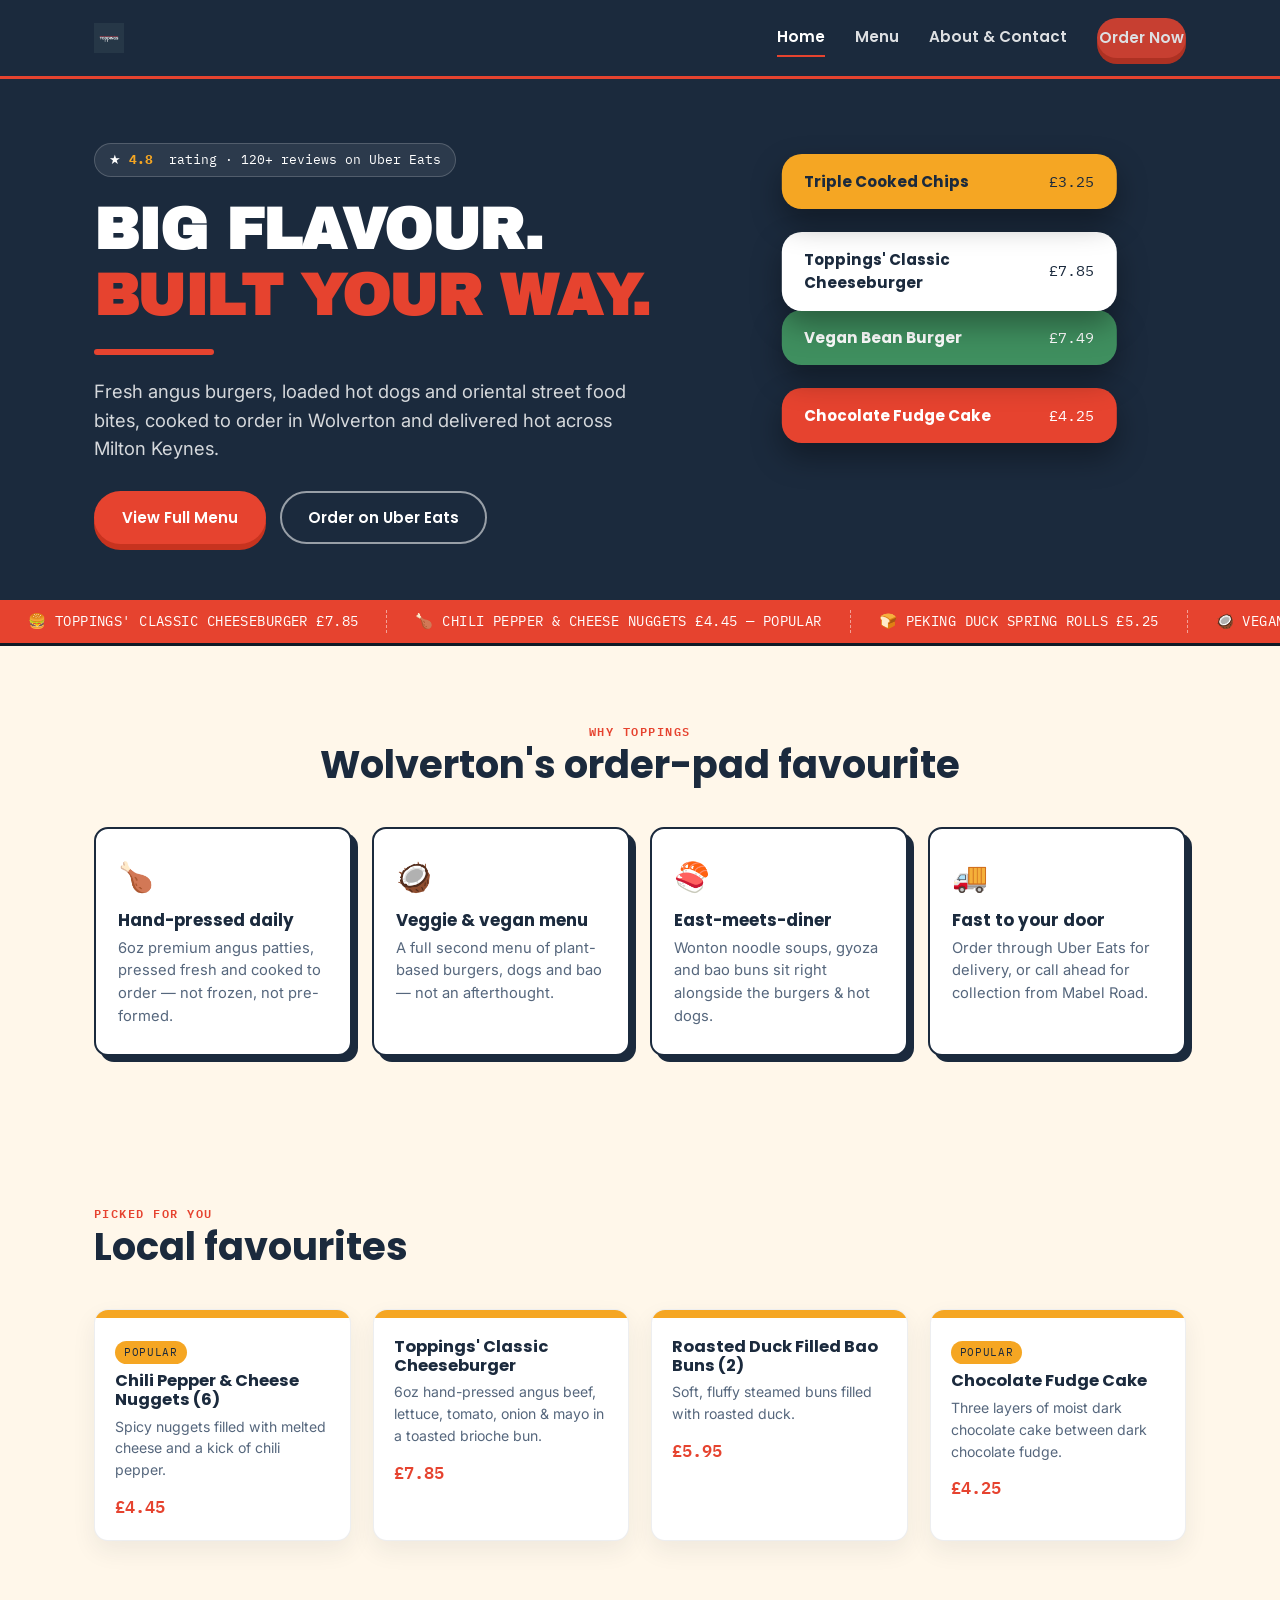
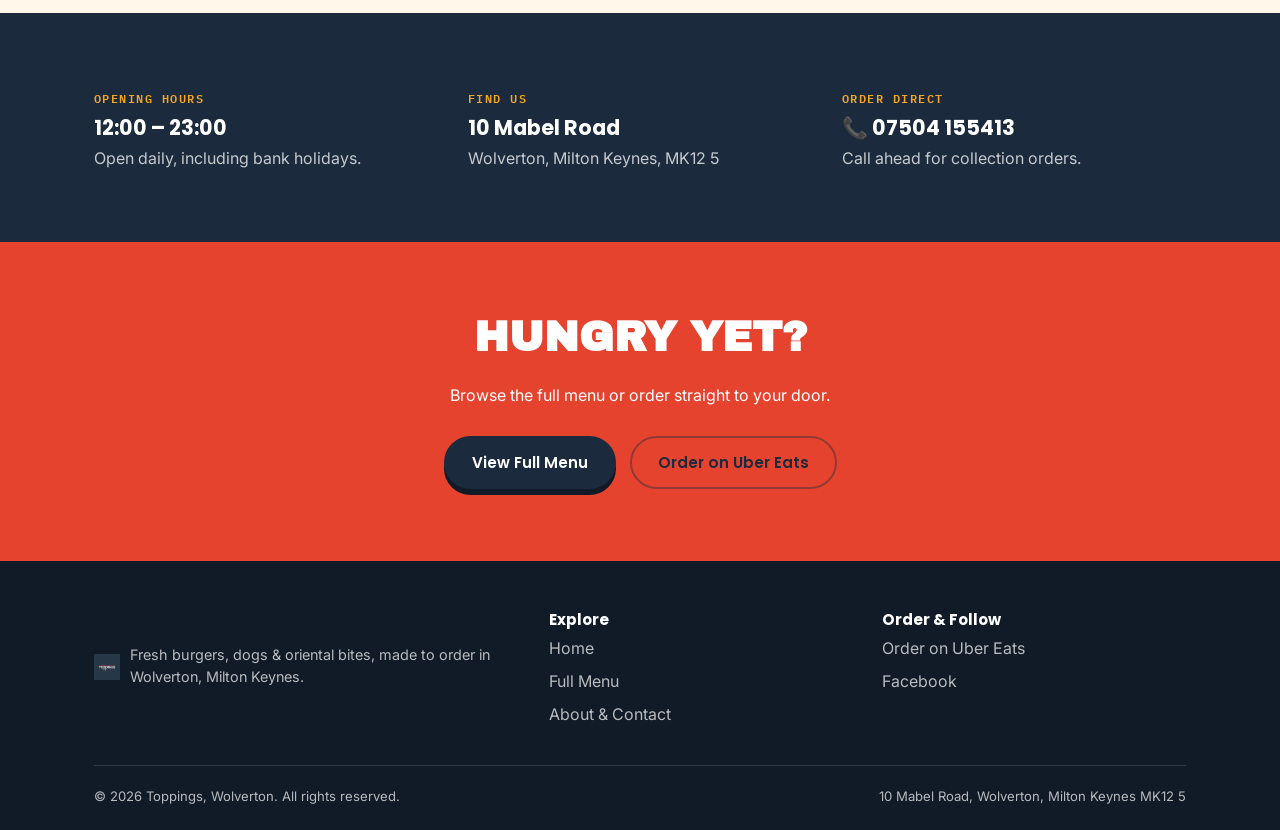
==== index.html @ c9f01b00 "Add files via upload" ====
<!DOCTYPE html>
<html lang="en">
<head>
<meta charset="UTF-8">
<meta name="viewport" content="width=device-width, initial-scale=1.0">
<title>Toppings | Burgers, Dogs &amp; Oriental Bites — Wolverton, Milton Keynes</title>
<meta name="description" content="Toppings in Wolverton, Milton Keynes — fresh angus burgers, hot dogs, oriental street food and more. Order for delivery or collection, open daily 12:00–23:00.">
<link rel="preconnect" href="https://fonts.googleapis.com">
<link href="https://fonts.googleapis.com/css2?family=Archivo+Black&family=Poppins:wght@500;600;700&family=Inter:wght@400;500;600&family=IBM+Plex+Mono:wght@400;500;600&display=swap" rel="stylesheet">
<link rel="stylesheet" href="css/style.css">
</head>
<body>

<header class="site-header">
  <div class="wrap">
    <a href="index.html" class="brand"><img src="images/logo.png" alt="Toppings logo"></a>
    <button class="nav-toggle" aria-label="Toggle menu">&#9776;</button>
    <nav class="main-nav">
      <a href="index.html" class="active">Home</a>
      <a href="menu.html">Menu</a>
      <a href="about.html">About &amp; Contact</a>
      <a href="https://www.ubereats.com/gb/store/toppings/6XavSsfASP-Y0MAuJ526Nw" class="btn btn-primary" target="_blank" rel="noopener">Order Now</a>
    </nav>
  </div>
</header>

<section class="hero">
  <div class="wrap">
    <div class="hero-copy">
      <span class="hero-badge">&#9733; <strong>4.8</strong>&nbsp;rating &middot; 120+ reviews on Uber Eats</span>
      <h1>Big Flavour.<span>Built Your Way.</span></h1>
      <span class="hero-underline"></span>
      <p class="lead">Fresh angus burgers, loaded hot dogs and oriental street food bites, cooked to order in Wolverton and delivered hot across Milton Keynes.</p>
      <div class="hero-ctas">
        <a href="menu.html" class="btn btn-primary">View Full Menu</a>
        <a href="https://www.ubereats.com/gb/store/toppings/6XavSsfASP-Y0MAuJ526Nw" class="btn btn-outline" target="_blank" rel="noopener">Order on Uber Eats</a>
      </div>
    </div>
    <div class="hero-art">
      <div class="stack-card">
        <div class="stack-layer l1"><span>Triple Cooked Chips</span><span class="price">£3.25</span></div>
        <div class="stack-layer l2"><span>Toppings' Classic Cheeseburger</span><span class="price">£7.85</span></div>
        <div class="stack-layer l3"><span>Vegan Bean Burger</span><span class="price">£7.49</span></div>
        <div class="stack-layer l4"><span>Chocolate Fudge Cake</span><span class="price">£4.25</span></div>
      </div>
    </div>
  </div>
</section>

<div class="ticker" aria-hidden="true">
  <div class="ticker-track">
    <span>&#127828; TOPPINGS' CLASSIC CHEESEBURGER £7.85</span>
    <span>&#127831; CHILI PEPPER &amp; CHEESE NUGGETS £4.45 — POPULAR</span>
    <span>&#127838; PEKING DUCK SPRING ROLLS £5.25</span>
    <span>&#129381; VEGAN SPICY ORIENTAL BURGER £7.99</span>
    <span>&#127789; TRIPLE COOKED CHUNKY CHIPS £3.25</span>
    <span>&#127851; CHOCOLATE FUDGE CAKE £4.25 — POPULAR</span>
    <span>&#127828; TOPPINGS' CLASSIC CHEESEBURGER £7.85</span>
    <span>&#127831; CHILI PEPPER &amp; CHEESE NUGGETS £4.45 — POPULAR</span>
    <span>&#127838; PEKING DUCK SPRING ROLLS £5.25</span>
    <span>&#129381; VEGAN SPICY ORIENTAL BURGER £7.99</span>
    <span>&#127789; TRIPLE COOKED CHUNKY CHIPS £3.25</span>
    <span>&#127851; CHOCOLATE FUDGE CAKE £4.25 — POPULAR</span>
  </div>
</div>

<section class="features">
  <div class="wrap">
    <div class="section-head center">
      <span class="eyebrow">Why Toppings</span>
      <h2>Wolverton's order-pad favourite</h2>
    </div>
    <div class="feature-grid">
      <div class="feature-card">
        <span class="icon">&#127831;</span>
        <h3>Hand-pressed daily</h3>
        <p>6oz premium angus patties, pressed fresh and cooked to order — not frozen, not pre-formed.</p>
      </div>
      <div class="feature-card">
        <span class="icon">&#129381;</span>
        <h3>Veggie &amp; vegan menu</h3>
        <p>A full second menu of plant-based burgers, dogs and bao — not an afterthought.</p>
      </div>
      <div class="feature-card">
        <span class="icon">&#127843;</span>
        <h3>East-meets-diner</h3>
        <p>Wonton noodle soups, gyoza and bao buns sit right alongside the burgers &amp; hot dogs.</p>
      </div>
      <div class="feature-card">
        <span class="icon">&#128666;</span>
        <h3>Fast to your door</h3>
        <p>Order through Uber Eats for delivery, or call ahead for collection from Mabel Road.</p>
      </div>
    </div>
  </div>
</section>

<section class="picks">
  <div class="wrap">
    <div class="section-head">
      <span class="eyebrow">Picked For You</span>
      <h2>Local favourites</h2>
    </div>
    <div class="picks-grid">
      <div class="pick-card">
        <div class="pick-band"></div>
        <div class="pick-body">
          <span class="badge popular">Popular</span>
          <h3>Chili Pepper &amp; Cheese Nuggets (6)</h3>
          <p>Spicy nuggets filled with melted cheese and a kick of chili pepper.</p>
          <span class="pick-price">£4.45</span>
        </div>
      </div>
      <div class="pick-card">
        <div class="pick-band"></div>
        <div class="pick-body">
          <h3>Toppings' Classic Cheeseburger</h3>
          <p>6oz hand-pressed angus beef, lettuce, tomato, onion &amp; mayo in a toasted brioche bun.</p>
          <span class="pick-price">£7.85</span>
        </div>
      </div>
      <div class="pick-card">
        <div class="pick-band"></div>
        <div class="pick-body">
          <h3>Roasted Duck Filled Bao Buns (2)</h3>
          <p>Soft, fluffy steamed buns filled with roasted duck.</p>
          <span class="pick-price">£5.95</span>
        </div>
      </div>
      <div class="pick-card">
        <div class="pick-band"></div>
        <div class="pick-body">
          <span class="badge popular">Popular</span>
          <h3>Chocolate Fudge Cake</h3>
          <p>Three layers of moist dark chocolate cake between dark chocolate fudge.</p>
          <span class="pick-price">£4.25</span>
        </div>
      </div>
    </div>
  </div>
</section>

<section class="info-strip">
  <div class="wrap">
    <div class="info-grid">
      <div class="info-item">
        <span class="eyebrow">Opening Hours</span>
        <h3>12:00 – 23:00</h3>
        <p>Open daily, including bank holidays.</p>
      </div>
      <div class="info-item">
        <span class="eyebrow">Find Us</span>
        <h3>10 Mabel Road</h3>
        <p>Wolverton, Milton Keynes, MK12 5</p>
      </div>
      <div class="info-item">
        <span class="eyebrow">Order Direct</span>
        <h3>&#128222; 07504 155413</h3>
        <p>Call ahead for collection orders.</p>
      </div>
    </div>
  </div>
</section>

<section class="cta-band">
  <div class="wrap">
    <h2>Hungry Yet?</h2>
    <p>Browse the full menu or order straight to your door.</p>
    <div class="hero-ctas" style="justify-content:center;">
      <a href="menu.html" class="btn btn-dark">View Full Menu</a>
      <a href="https://www.ubereats.com/gb/store/toppings/6XavSsfASP-Y0MAuJ526Nw" class="btn btn-outline" style="border-color:rgba(27,42,61,.4); color:var(--navy);" target="_blank" rel="noopener">Order on Uber Eats</a>
    </div>
  </div>
</section>

<footer class="site-footer">
  <div class="wrap">
    <div class="footer-grid">
      <div class="brand">
        <img src="images/logo.png" alt="Toppings logo">
        <p>Fresh burgers, dogs &amp; oriental bites, made to order in Wolverton, Milton Keynes.</p>
      </div>
      <div>
        <h4>Explore</h4>
        <ul class="footer-links">
          <li><a href="index.html">Home</a></li>
          <li><a href="menu.html">Full Menu</a></li>
          <li><a href="about.html">About &amp; Contact</a></li>
        </ul>
      </div>
      <div>
        <h4>Order &amp; Follow</h4>
        <ul class="footer-links">
          <li><a href="https://www.ubereats.com/gb/store/toppings/6XavSsfASP-Y0MAuJ526Nw" target="_blank" rel="noopener">Order on Uber Eats</a></li>
          <li><a href="https://www.facebook.com/ToppingsUK/" target="_blank" rel="noopener">Facebook</a></li>
        </ul>
      </div>
    </div>
    <div class="footer-bottom">
      <span>&copy; <span id="year"></span> Toppings, Wolverton. All rights reserved.</span>
      <span>10 Mabel Road, Wolverton, Milton Keynes MK12 5</span>
    </div>
  </div>
</footer>

<script src="js/script.js"></script>
<script>document.getElementById('year').textContent = new Date().getFullYear();</script>
</body>
</html>
---- css/style.css ----
/* ==========================================================================
   Toppings — Wolverton, Milton Keynes
   Design tokens
   ========================================================================== */

:root {
  --navy: #1B2A3D;
  --navy-dark: #101B27;
  --navy-soft: #253A52;
  --red: #E6432F;
  --red-dark: #C7331F;
  --cream: #FFF7EA;
  --cream-deep: #FCEFD8;
  --mustard: #F5A623;
  --green: #3F8F5F;
  --white: #FFFFFF;
  --ink: #1B2A3D;
  --ink-soft: #56677D;

  --font-display: 'Archivo Black', 'Arial Black', sans-serif;
  --font-heading: 'Poppins', sans-serif;
  --font-body: 'Inter', sans-serif;
  --font-mono: 'IBM Plex Mono', monospace;

  --radius: 14px;
  --radius-sm: 8px;
  --container: 1140px;
}

* { box-sizing: border-box; }

html { scroll-behavior: smooth; }

body {
  margin: 0;
  font-family: var(--font-body);
  background: var(--cream);
  color: var(--ink);
  line-height: 1.55;
  -webkit-font-smoothing: antialiased;
}

img { max-width: 100%; display: block; }

a { color: inherit; text-decoration: none; }

.wrap {
  max-width: var(--container);
  margin: 0 auto;
  padding: 0 24px;
}

h1, h2, h3, h4 {
  font-family: var(--font-heading);
  font-weight: 700;
  margin: 0 0 .5em;
  line-height: 1.15;
}

p { margin: 0 0 1em; }

.eyebrow {
  font-family: var(--font-mono);
  text-transform: uppercase;
  letter-spacing: .12em;
  font-size: .78rem;
  color: var(--red);
  font-weight: 600;
}

/* Buttons ------------------------------------------------------------- */

.btn {
  display: inline-flex;
  align-items: center;
  gap: 8px;
  font-family: var(--font-heading);
  font-weight: 600;
  font-size: .95rem;
  padding: 13px 26px;
  border-radius: 999px;
  border: 2px solid transparent;
  cursor: pointer;
  transition: transform .15s ease, box-shadow .15s ease, background .15s ease;
  white-space: nowrap;
}
.btn:hover { transform: translateY(-2px); }

.btn-primary {
  background: var(--red);
  color: var(--white);
  box-shadow: 0 6px 0 var(--red-dark);
}
.btn-primary:hover { box-shadow: 0 8px 0 var(--red-dark); }
.btn-primary:active { transform: translateY(2px); box-shadow: 0 3px 0 var(--red-dark); }

.btn-outline {
  background: transparent;
  color: var(--white);
  border-color: rgba(255,255,255,.55);
}
.btn-outline:hover { border-color: var(--white); background: rgba(255,255,255,.08); }

.btn-dark {
  background: var(--navy);
  color: var(--white);
  box-shadow: 0 6px 0 var(--navy-dark);
}
.btn-dark:hover { box-shadow: 0 8px 0 var(--navy-dark); }
.btn-dark:active { transform: translateY(2px); box-shadow: 0 3px 0 var(--navy-dark); }

/* Header ---------------------------------------------------------------- */

.site-header {
  background: var(--navy);
  position: sticky;
  top: 0;
  z-index: 50;
  border-bottom: 3px solid var(--red);
}

.site-header .wrap {
  display: flex;
  align-items: center;
  justify-content: space-between;
  height: 76px;
}

.brand { display: flex; align-items: center; gap: 10px; }
.brand img { height: 30px; width: auto; }

.main-nav {
  display: flex;
  align-items: center;
  gap: 30px;
}

.main-nav a {
  color: var(--white);
  font-family: var(--font-heading);
  font-weight: 600;
  font-size: .95rem;
  opacity: .85;
  padding: 6px 0;
  border-bottom: 2px solid transparent;
  transition: opacity .15s, border-color .15s;
}
.main-nav a:hover, .main-nav a.active { opacity: 1; border-color: var(--red); }

.nav-toggle {
  display: none;
  background: none;
  border: none;
  color: var(--white);
  font-size: 1.6rem;
  cursor: pointer;
}

@media (max-width: 760px) {
  .main-nav {
    position: absolute;
    top: 76px; left: 0; right: 0;
    background: var(--navy);
    flex-direction: column;
    align-items: flex-start;
    gap: 0;
    padding: 0 24px;
    max-height: 0;
    overflow: hidden;
    transition: max-height .25s ease;
    border-bottom: 3px solid var(--red);
  }
  .main-nav.open { max-height: 320px; padding: 12px 24px 24px; }
  .main-nav a { width: 100%; padding: 12px 0; border-bottom: 1px solid rgba(255,255,255,.1); }
  .main-nav .btn { margin-top: 10px; }
  .nav-toggle { display: block; }
}

/* Hero -------------------------------------------------------------- */

.hero {
  background: var(--navy);
  color: var(--white);
  padding: 64px 0 0;
  position: relative;
  overflow: hidden;
}

.hero .wrap {
  display: grid;
  grid-template-columns: 1.1fr .9fr;
  gap: 40px;
  align-items: center;
  padding-bottom: 56px;
}

.hero-badge {
  display: inline-flex;
  align-items: center;
  gap: 8px;
  background: rgba(255,255,255,.08);
  border: 1px solid rgba(255,255,255,.18);
  padding: 6px 14px;
  border-radius: 999px;
  font-family: var(--font-mono);
  font-size: .8rem;
  margin-bottom: 20px;
}
.hero-badge strong { color: var(--mustard); }

.hero h1 {
  font-family: var(--font-display);
  font-size: clamp(2.4rem, 5vw, 3.6rem);
  text-transform: uppercase;
  letter-spacing: -.01em;
  margin-bottom: 20px;
}
.hero h1 span {
  display: block;
  color: var(--red);
  -webkit-text-stroke: 0;
}
.hero-underline {
  display: block;
  width: 120px;
  height: 6px;
  background: var(--red);
  border-radius: 3px;
  margin: 6px 0 22px;
}

.hero p.lead {
  font-size: 1.15rem;
  color: rgba(255,255,255,.82);
  max-width: 46ch;
}

.hero-ctas { display: flex; gap: 14px; margin-top: 28px; flex-wrap: wrap; }

.hero-art {
  position: relative;
  display: flex;
  align-items: center;
  justify-content: center;
}
.stack-card {
  position: relative;
  width: 100%;
  max-width: 380px;
  aspect-ratio: 1/1;
}
.stack-layer {
  position: absolute;
  left: 50%;
  transform: translateX(-50%);
  width: 88%;
  border-radius: 20px;
  box-shadow: 0 14px 30px rgba(0,0,0,.35);
  font-family: var(--font-heading);
  font-weight: 700;
  display: flex;
  align-items: center;
  padding: 16px 22px;
  gap: 12px;
  font-size: .95rem;
}
.stack-layer .price { margin-left: auto; font-family: var(--font-mono); font-weight: 400; }
.stack-layer.l1 { top: 0; background: var(--mustard); color: var(--navy); z-index: 4; }
.stack-layer.l2 { top: 78px; background: var(--white); color: var(--navy); z-index: 3; }
.stack-layer.l3 { top: 156px; background: var(--green); color: var(--white); z-index: 2; }
.stack-layer.l4 { top: 234px; background: var(--red); color: var(--white); z-index: 1; }

@media (max-width: 900px) {
  .hero .wrap { grid-template-columns: 1fr; padding-top: 8px; }
  .hero-art { order: -1; padding-top: 20px; }
  .stack-card { max-width: 300px; }
}

/* Marquee ticker ------------------------------------------------------- */

.ticker {
  background: var(--red);
  color: var(--white);
  overflow: hidden;
  white-space: nowrap;
  border-bottom: 3px solid var(--navy-dark);
}
.ticker-track {
  display: inline-flex;
  animation: scroll-left 32s linear infinite;
  font-family: var(--font-mono);
  font-size: .9rem;
  padding: 10px 0;
}
.ticker-track span {
  padding: 0 28px;
  border-right: 1px dashed rgba(255,255,255,.5);
  letter-spacing: .03em;
}
@keyframes scroll-left {
  from { transform: translateX(0); }
  to { transform: translateX(-50%); }
}
@media (prefers-reduced-motion: reduce) {
  .ticker-track { animation: none; }
}

/* Sections ------------------------------------------------------------ */

section { padding: 72px 0; }

.section-head { max-width: 640px; margin-bottom: 40px; }
.section-head.center { margin-left: auto; margin-right: auto; text-align: center; }
.section-head h2 { font-size: clamp(1.8rem, 3.4vw, 2.4rem); }

/* Feature grid */
.feature-grid {
  display: grid;
  grid-template-columns: repeat(4, 1fr);
  gap: 20px;
}
.feature-card {
  background: var(--white);
  border: 2px solid var(--navy);
  border-radius: var(--radius);
  padding: 26px 22px;
  box-shadow: 6px 6px 0 var(--navy);
}
.feature-card .icon { font-size: 1.8rem; margin-bottom: 12px; display: block; }
.feature-card h3 { font-size: 1.05rem; margin-bottom: 6px; }
.feature-card p { color: var(--ink-soft); font-size: .92rem; margin: 0; }

@media (max-width: 900px) {
  .feature-grid { grid-template-columns: repeat(2, 1fr); }
}
@media (max-width: 560px) {
  .feature-grid { grid-template-columns: 1fr; }
}

/* Popular picks */
.picks-grid {
  display: grid;
  grid-template-columns: repeat(4, 1fr);
  gap: 22px;
}
.pick-card {
  background: var(--white);
  border-radius: var(--radius);
  overflow: hidden;
  position: relative;
  border: 1px solid rgba(27,42,61,.08);
  box-shadow: 0 10px 24px rgba(27,42,61,.07);
}
.pick-card .pick-band {
  height: 8px;
  background: var(--mustard);
}
.pick-card .pick-body { padding: 20px; }
.pick-card h3 { font-size: 1.02rem; margin-bottom: 6px; }
.pick-card p { color: var(--ink-soft); font-size: .88rem; margin-bottom: 12px; min-height: 40px; }
.pick-price {
  font-family: var(--font-mono);
  font-weight: 600;
  color: var(--red);
  font-size: 1.05rem;
}
.badge {
  display: inline-block;
  font-family: var(--font-mono);
  font-size: .7rem;
  text-transform: uppercase;
  letter-spacing: .06em;
  padding: 3px 9px;
  border-radius: 999px;
  margin-bottom: 8px;
}
.badge.popular { background: var(--mustard); color: var(--navy); }
.badge.veg { background: var(--green); color: var(--white); }
.badge.vegan { background: #2E6B47; color: var(--white); }
.badge.spicy { background: var(--red); color: var(--white); }
.badge.new { background: var(--navy); color: var(--white); }

@media (max-width: 900px) {
  .picks-grid { grid-template-columns: repeat(2, 1fr); }
}
@media (max-width: 560px) {
  .picks-grid { grid-template-columns: 1fr; }
}

/* Info strip */
.info-strip {
  background: var(--navy);
  color: var(--white);
}
.info-grid {
  display: grid;
  grid-template-columns: repeat(3, 1fr);
  gap: 30px;
}
.info-item .eyebrow { color: var(--mustard); }
.info-item h3 { font-size: 1.3rem; margin: 6px 0 6px; }
.info-item p { color: rgba(255,255,255,.75); margin: 0; }

@media (max-width: 760px) {
  .info-grid { grid-template-columns: 1fr; gap: 34px; }
}

/* CTA band */
.cta-band {
  background: var(--red);
  color: var(--white);
  text-align: center;
}
.cta-band h2 { font-family: var(--font-display); text-transform: uppercase; font-size: clamp(1.8rem, 4vw, 2.6rem); }
.cta-band .btn-dark { box-shadow: 0 6px 0 var(--navy-dark); }

/* Footer ---------------------------------------------------------------- */

.site-footer {
  background: var(--navy-dark);
  color: rgba(255,255,255,.7);
  padding: 50px 0 24px;
}
.footer-grid {
  display: grid;
  grid-template-columns: 1.4fr 1fr 1fr;
  gap: 30px;
  padding-bottom: 30px;
  border-bottom: 1px solid rgba(255,255,255,.12);
}
.footer-grid h4 { color: var(--white); font-size: .95rem; }
.footer-grid .brand img { height: 26px; margin-bottom: 12px; }
.footer-grid p { font-size: .9rem; }
.footer-links { list-style: none; padding: 0; margin: 0; }
.footer-links li { margin-bottom: 8px; }
.footer-links a:hover { color: var(--white); }
.footer-bottom {
  padding-top: 20px;
  font-size: .82rem;
  display: flex;
  justify-content: space-between;
  flex-wrap: wrap;
  gap: 10px;
}
@media (max-width: 760px) {
  .footer-grid { grid-template-columns: 1fr; }
}

/* ==========================================================================
   Menu page
   ========================================================================== */

.menu-hero {
  background: var(--navy);
  color: var(--white);
  padding: 48px 0 34px;
  text-align: center;
}
.menu-hero .eyebrow { justify-content: center; }
.menu-hero h1 {
  font-family: var(--font-display);
  text-transform: uppercase;
  font-size: clamp(2rem, 4.5vw, 3rem);
  margin-bottom: 8px;
}
.menu-hero p { color: rgba(255,255,255,.75); max-width: 50ch; margin: 0 auto; }

.category-nav {
  position: sticky;
  top: 76px;
  z-index: 40;
  background: var(--cream);
  border-bottom: 2px solid var(--navy);
  overflow-x: auto;
}
.category-nav .wrap {
  display: flex;
  gap: 10px;
  padding-top: 14px;
  padding-bottom: 14px;
}
.category-nav a {
  flex: 0 0 auto;
  font-family: var(--font-heading);
  font-weight: 600;
  font-size: .85rem;
  padding: 8px 16px;
  border-radius: 999px;
  border: 2px solid var(--navy);
  color: var(--navy);
  white-space: nowrap;
}
.category-nav a:hover, .category-nav a.active {
  background: var(--navy);
  color: var(--white);
}

.menu-section { padding: 50px 0 10px; scroll-margin-top: 150px; }
.menu-section h2 {
  font-size: 1.6rem;
  display: flex;
  align-items: center;
  gap: 14px;
  margin-bottom: 6px;
}
.menu-section h2::after {
  content: "";
  flex: 1;
  height: 2px;
  background: repeating-linear-gradient(90deg, var(--navy) 0 8px, transparent 8px 16px);
  opacity: .5;
}
.menu-section .cat-note { color: var(--ink-soft); font-size: .92rem; margin-bottom: 26px; }

.menu-grid {
  display: grid;
  grid-template-columns: repeat(2, 1fr);
  gap: 18px;
  margin-bottom: 20px;
}
@media (max-width: 700px) {
  .menu-grid { grid-template-columns: 1fr; }
}

.ticket {
  background: var(--white);
  border-radius: var(--radius-sm);
  padding: 18px 20px;
  display: flex;
  justify-content: space-between;
  gap: 16px;
  border: 1px dashed rgba(27,42,61,.3);
  position: relative;
}
.ticket-main { flex: 1; }
.ticket h3 {
  font-size: 1rem;
  margin-bottom: 4px;
  display: flex;
  align-items: center;
  gap: 8px;
  flex-wrap: wrap;
}
.ticket p { font-size: .85rem; color: var(--ink-soft); margin: 0 0 6px; }
.ticket .tags { display: flex; gap: 6px; flex-wrap: wrap; }
.tag {
  font-family: var(--font-mono);
  font-size: .66rem;
  text-transform: uppercase;
  padding: 2px 7px;
  border-radius: 999px;
  letter-spacing: .04em;
}
.tag.v { background: rgba(63,143,95,.15); color: var(--green); }
.tag.vg { background: rgba(46,107,71,.15); color: #2E6B47; }
.tag.hot { background: rgba(230,67,47,.15); color: var(--red); }
.tag.pop { background: rgba(245,166,35,.18); color: #96650f; }
.ticket .price {
  font-family: var(--font-mono);
  font-weight: 600;
  font-size: 1.05rem;
  color: var(--navy);
  white-space: nowrap;
  align-self: center;
}

.menu-cta { text-align: center; padding: 50px 0 80px; }

/* ==========================================================================
   About page
   ========================================================================== */

.about-hero {
  background: var(--navy);
  color: var(--white);
  padding: 56px 0;
}
.about-hero .wrap { display: grid; grid-template-columns: 1fr 1fr; gap: 40px; align-items: center; }
.about-hero h1 { font-family: var(--font-display); text-transform: uppercase; font-size: clamp(2rem, 4vw, 2.8rem); }
.about-hero p { color: rgba(255,255,255,.8); }
.about-card {
  background: rgba(255,255,255,.06);
  border: 1px solid rgba(255,255,255,.15);
  border-radius: var(--radius);
  padding: 28px;
}
.about-card dl { margin: 0; }
.about-card dt { font-family: var(--font-mono); text-transform: uppercase; font-size: .74rem; color: var(--mustard); letter-spacing: .08em; margin-top: 16px; }
.about-card dt:first-child { margin-top: 0; }
.about-card dd { margin: 4px 0 0; font-size: .98rem; }

@media (max-width: 800px) {
  .about-hero .wrap { grid-template-columns: 1fr; }
}

.hours-table {
  width: 100%;
  border-collapse: collapse;
  background: var(--white);
  border-radius: var(--radius);
  overflow: hidden;
  box-shadow: 0 10px 24px rgba(27,42,61,.07);
}
.hours-table td { padding: 14px 22px; border-bottom: 1px solid rgba(27,42,61,.08); }
.hours-table tr:last-child td { border-bottom: none; }
.hours-table td:first-child { font-family: var(--font-heading); font-weight: 600; }
.hours-table td:last-child { text-align: right; font-family: var(--font-mono); color: var(--ink-soft); }

.map-embed {
  border-radius: var(--radius);
  overflow: hidden;
  border: 2px solid var(--navy);
  height: 340px;
}
.map-embed iframe { width: 100%; height: 100%; border: 0; }

.contact-grid {
  display: grid;
  grid-template-columns: 1fr 1fr;
  gap: 30px;
  align-items: start;
}
@media (max-width: 800px) {
  .contact-grid { grid-template-columns: 1fr; }
}

.social-row { display: flex; gap: 12px; margin-top: 18px; }
.social-row a {
  width: 42px; height: 42px;
  border-radius: 50%;
  background: var(--navy);
  color: var(--white);
  display: flex; align-items: center; justify-content: center;
  font-size: 1.1rem;
}
.social-row a:hover { background: var(--red); }
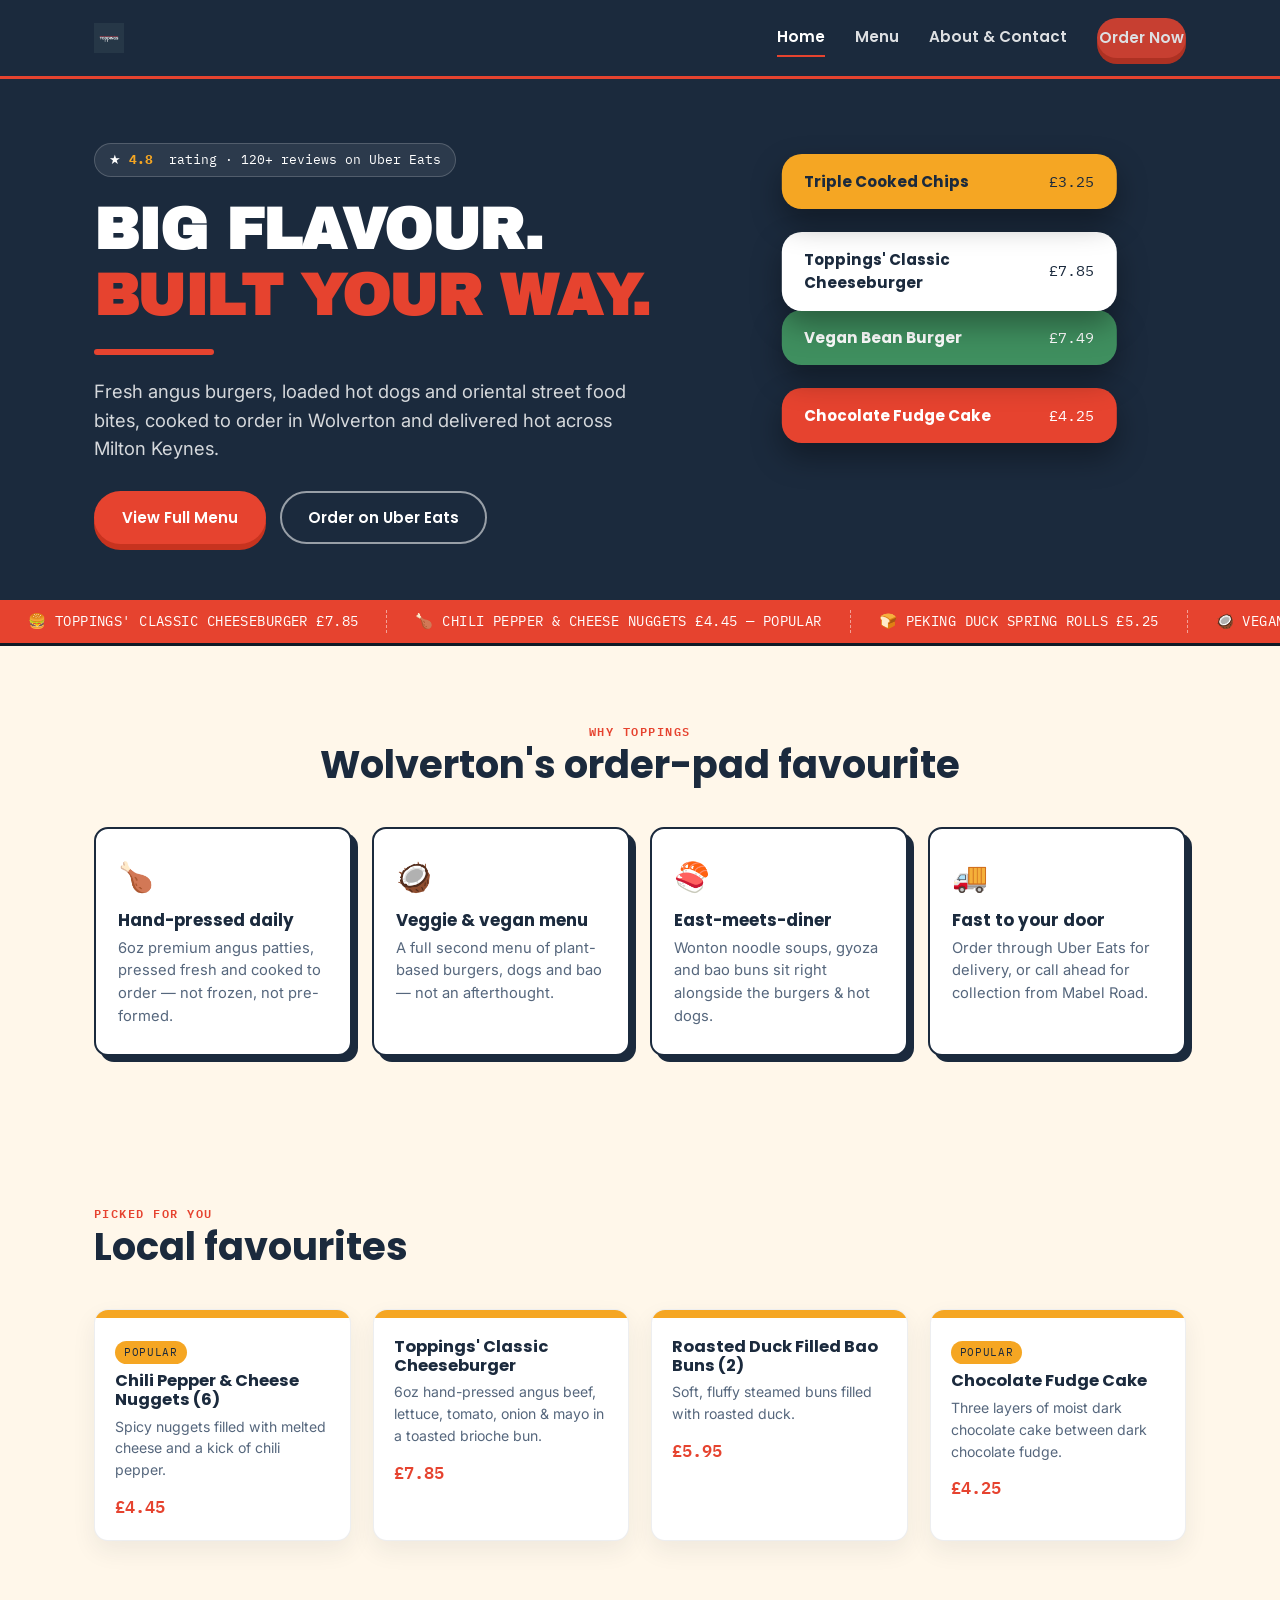
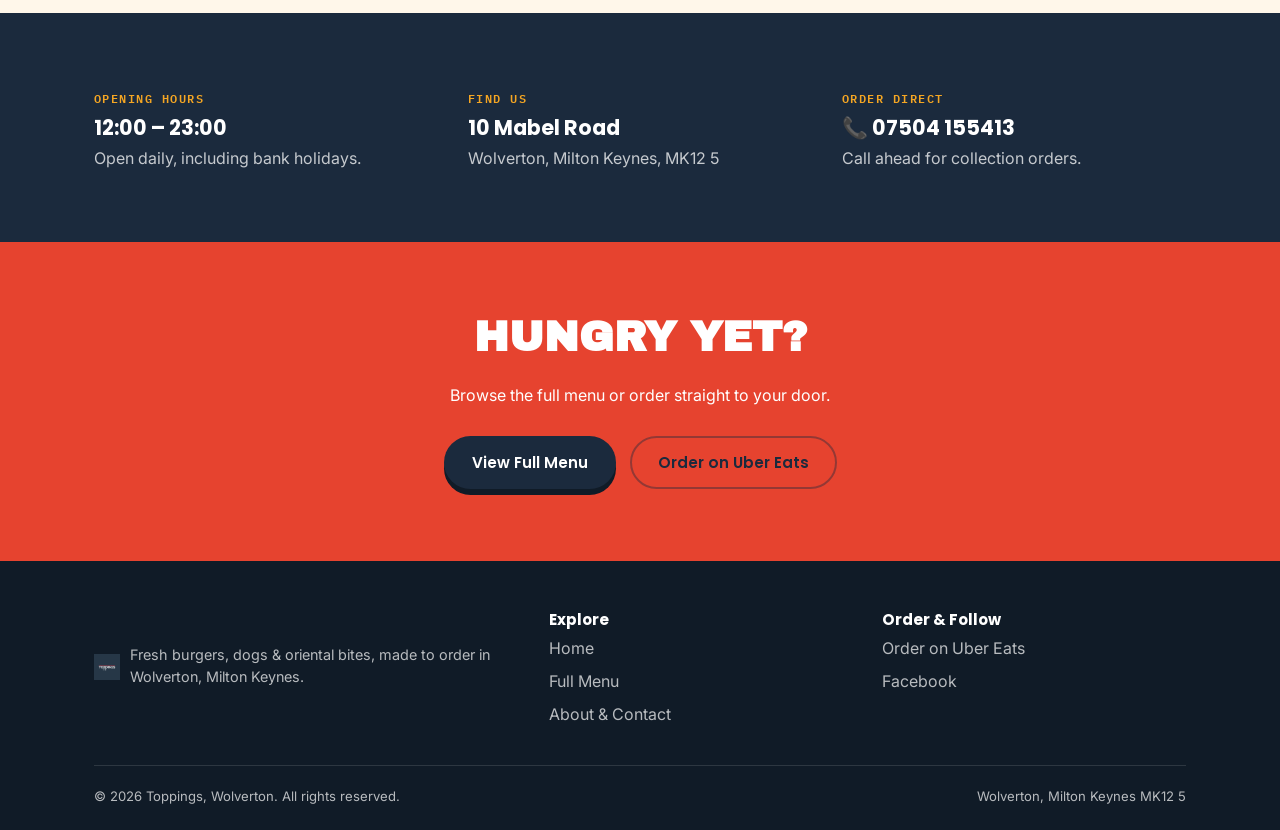
==== commit f510841a: "Update address in footer section" ====
--- a/index.html
+++ b/index.html
@@ -198,7 +198,7 @@
     </div>
     <div class="footer-bottom">
       <span>&copy; <span id="year"></span> Toppings, Wolverton. All rights reserved.</span>
-      <span>10 Mabel Road, Wolverton, Milton Keynes MK12 5</span>
+      <span>Wolverton, Milton Keynes MK12 5</span>
     </div>
   </div>
 </footer>
